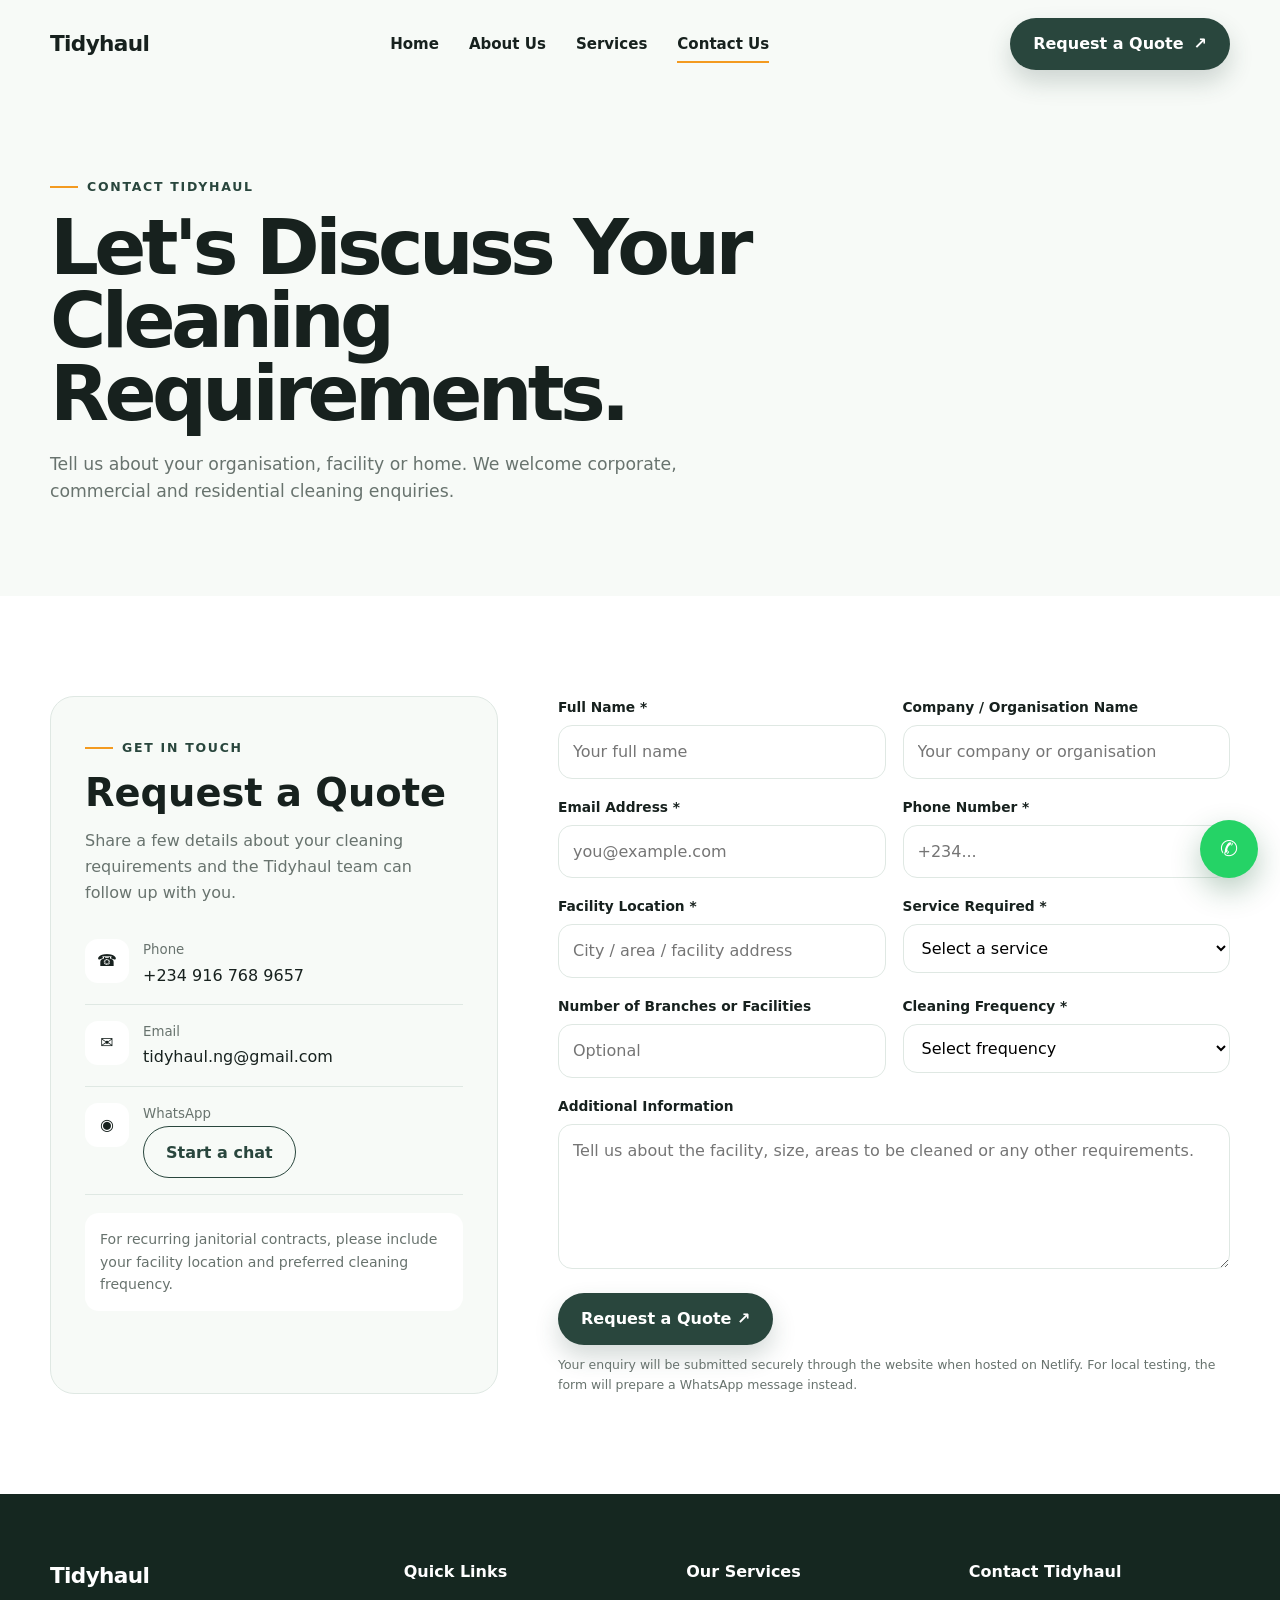
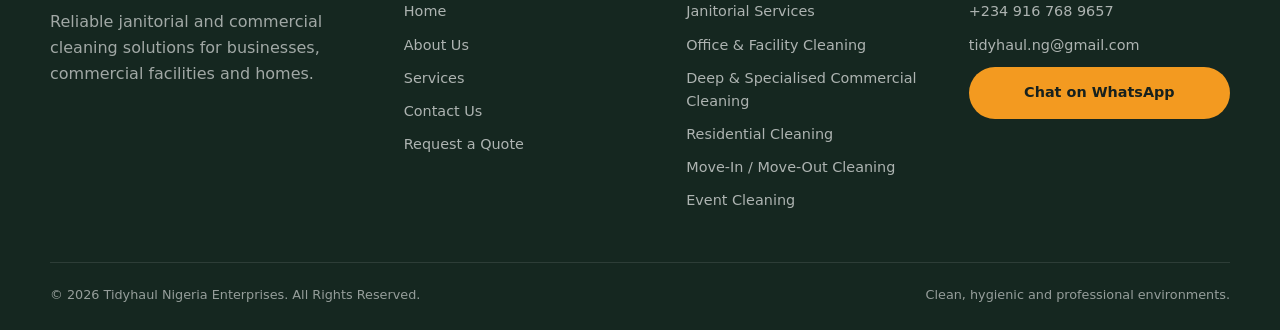
==== contact.html @ c17c8375 "Add website files" ====
<!doctype html>
<html lang="en">
<head>
<meta charset="utf-8">
<meta name="viewport" content="width=device-width,initial-scale=1">
<title>Contact Tidyhaul | Request a Quote</title>
<meta name="description" content="Request a quote from Tidyhaul for janitorial services, commercial facility cleaning or residential cleaning. Share your facility details and preferred cleaning frequency.">
<meta property="og:type" content="website">
<meta property="og:title" content="Contact Tidyhaul | Request a Quote">
<meta property="og:description" content="Request a quote from Tidyhaul for janitorial services, commercial facility cleaning or residential cleaning. Share your facility details and preferred cleaning frequency.">
<meta name="theme-color" content="#29463d">
<link rel="stylesheet" href="css/style.css">
</head>
<body><header class="site-header">
  <div class="container nav">
    <a class="brand" href="index.html" aria-label="Tidyhaul home">Tidyhaul</a>
    <nav id="primary-navigation" class="nav-links" aria-label="Primary navigation"><a class="" href="index.html">Home</a><a class="" href="about.html">About Us</a><a class="" href="services.html">Services</a><a class="active" href="contact.html">Contact Us</a><a class="mobile-quote" href="contact.html">Request a Quote</a></nav>
    <div class="nav-cta"><a class="btn btn-primary" href="contact.html">Request a Quote <span>↗</span></a></div>
    <button class="menu-btn" aria-label="Open menu" aria-expanded="false" aria-controls="primary-navigation"><span></span><span></span><span></span></button>
  </div>
</header>
<main>
<section class="page-hero"><div class="container reveal"><span class="eyebrow">Contact Tidyhaul</span><h1>Let's Discuss Your Cleaning Requirements.</h1><p>Tell us about your organisation, facility or home. We welcome corporate, commercial and residential cleaning enquiries.</p></div></section>
<section class="section"><div class="container contact-grid">
  <div class="contact-card reveal"><span class="eyebrow">Get in touch</span><h2 class="contact-heading">Request a Quote</h2><p class="contact-intro">Share a few details about your cleaning requirements and the Tidyhaul team can follow up with you.</p>
    <div class="contact-item"><div class="contact-icon">☎</div><div><small>Phone</small><a href="tel:+2349167689657">+234 916 768 9657</a></div></div>
    <div class="contact-item"><div class="contact-icon">✉</div><div><small>Email</small><a href="mailto:tidyhaul.ng@gmail.com">tidyhaul.ng@gmail.com</a></div></div>
    <div class="contact-item"><div class="contact-icon">◉</div><div><small>WhatsApp</small><a class="btn btn-outline" href="https://wa.me/2349167689657?text=Hello%20Tidyhaul%2C%20I%20would%20like%20to%20discuss%20my%20cleaning%20requirements." target="_blank" rel="noopener">Start a chat</a></div></div>
    <p class="contact-assurance">For recurring janitorial contracts, please include your facility location and preferred cleaning frequency.</p>
  </div>
  <form class="form reveal" id="contactForm" name="tidyhaul-quote" method="POST" action="thank-you.html" data-netlify="true" netlify-honeypot="bot-field">
    <input type="hidden" name="form-name" value="tidyhaul-quote">
    <p class="hidden-field"><label>Do not fill this out: <input name="bot-field"></label></p>
    <div class="field"><label for="name">Full Name <span aria-hidden="true">*</span></label><input id="name" name="full-name" autocomplete="name" required placeholder="Your full name"></div>
    <div class="field"><label for="organisation">Company / Organisation Name</label><input id="organisation" name="organisation" autocomplete="organization" placeholder="Your company or organisation"></div>
    <div class="field"><label for="email">Email Address <span aria-hidden="true">*</span></label><input id="email" name="email" type="email" autocomplete="email" required placeholder="you@example.com"></div>
    <div class="field"><label for="phone">Phone Number <span aria-hidden="true">*</span></label><input id="phone" name="phone" type="tel" autocomplete="tel" required placeholder="+234..."></div>
    <div class="field"><label for="location">Facility Location <span aria-hidden="true">*</span></label><input id="location" name="facility-location" required placeholder="City / area / facility address"></div>
    <div class="field"><label for="service">Service Required <span aria-hidden="true">*</span></label><select id="service" name="service-required" required><option value="">Select a service</option><option>Janitorial Services</option><option>Office and Facility Cleaning</option><option>Deep and Specialised Commercial Cleaning</option><option>Residential Cleaning</option><option>Move-In / Move-Out Cleaning</option><option>Event Cleaning</option></select></div>
    <div class="field"><label for="branches">Number of Branches or Facilities</label><input id="branches" name="number-of-facilities" type="number" min="1" placeholder="Optional"></div>
    <div class="field"><label for="frequency">Cleaning Frequency <span aria-hidden="true">*</span></label><select id="frequency" name="cleaning-frequency" required><option value="">Select frequency</option><option>Daily</option><option>Multiple times per week</option><option>Weekly</option><option>Bi-weekly</option><option>Monthly</option><option>One-off / project-based</option><option>Not sure yet</option></select></div>
    <div class="field full"><label for="message">Additional Information</label><textarea id="message" name="additional-information" placeholder="Tell us about the facility, size, areas to be cleaned or any other requirements."></textarea></div>
    <div class="field full"><button class="btn btn-primary" type="submit">Request a Quote ↗</button><p class="form-note" id="formNote">Your enquiry will be submitted securely through the website when hosted on Netlify. For local testing, the form will prepare a WhatsApp message instead.</p></div>
  </form>
</div></section>
</main>
<footer class="site-footer">
  <div class="container">
    <div class="footer-grid">
      <div class="footer-brand">
        <a class="brand" href="index.html">Tidyhaul</a>
        <p>Reliable janitorial and commercial cleaning solutions for businesses, commercial facilities and homes.</p>
      </div>
      <div><div class="footer-title">Quick Links</div>
        <div class="footer-links"><a href="index.html">Home</a><a href="about.html">About Us</a><a href="services.html">Services</a><a href="contact.html">Contact Us</a><a href="contact.html">Request a Quote</a></div>
      </div>
      <div><div class="footer-title">Our Services</div>
        <div class="footer-links"><a href="services.html#janitorial">Janitorial Services</a><a href="services.html#office-facility">Office &amp; Facility Cleaning</a><a href="services.html#deep-commercial">Deep &amp; Specialised Commercial Cleaning</a><a href="services.html#residential">Residential Cleaning</a><a href="services.html#move">Move-In / Move-Out Cleaning</a><a href="services.html#event">Event Cleaning</a></div>
      </div>
      <div><div class="footer-title">Contact Tidyhaul</div>
        <div class="footer-links"><a href="tel:+2349167689657">+234 916 768 9657</a><a href="mailto:tidyhaul.ng@gmail.com">tidyhaul.ng@gmail.com</a><button class="btn btn-orange" type="button" data-whatsapp>Chat on WhatsApp</button></div>
      </div>
    </div>
    <div class="footer-bottom"><span>© <span data-year>2026</span> Tidyhaul Nigeria Enterprises. All Rights Reserved.</span><span>Clean, hygienic and professional environments.</span></div>
  </div>
</footer>
<a class="whatsapp" href="https://wa.me/2349167689657?text=Hello%20Tidyhaul%2C%20I%20would%20like%20to%20request%20a%20cleaning%20quote." target="_blank" rel="noopener" aria-label="Chat with Tidyhaul on WhatsApp">✆</a><script src="js/script.js"></script></body></html>
---- css/style.css ----
:root{
  --primary:#29463d;
  --primary-2:#355b4f;
  --primary-dark:#1d342d;
  --cream:#f7faf7;
  --white:#fff;
  --ink:#17211e;
  --muted:#68736e;
  --line:#dfe8e3;
  --blue:#22a8d8;
  --blue-soft:#eaf8fc;
  --orange:#f39a20;
  --orange-soft:#fff4e3;
  --shadow:0 18px 55px rgba(31,57,48,.12);
  --radius:24px;
  --radius-sm:16px;
  --container:1180px;
}
*{box-sizing:border-box;margin:0;padding:0}
html{scroll-behavior:smooth}
body{font-family:Inter,ui-sans-serif,system-ui,-apple-system,BlinkMacSystemFont,"Segoe UI",sans-serif;color:var(--ink);background:var(--white);line-height:1.6;overflow-x:hidden}
img{display:block;max-width:100%}
a{color:inherit;text-decoration:none}
button,input,select,textarea{font:inherit}
button{cursor:pointer}
.container{width:min(calc(100% - 40px),var(--container));margin:auto}
.eyebrow{display:inline-flex;align-items:center;gap:9px;color:var(--primary);font-size:.78rem;font-weight:800;letter-spacing:.14em;text-transform:uppercase}
.eyebrow:before{content:"";width:28px;height:2px;background:var(--orange)}
.section{padding:100px 0}
.section-head{max-width:700px;margin-bottom:48px}
.section-head.center{margin-left:auto;margin-right:auto;text-align:center}
.section-head h2{font-size:clamp(2.2rem,4vw,3.65rem);line-height:1.05;letter-spacing:-.045em;margin:14px 0 18px}
.section-head p{color:var(--muted);font-size:1.05rem}
.btn{display:inline-flex;align-items:center;justify-content:center;gap:10px;min-height:52px;padding:0 22px;border-radius:999px;border:1px solid transparent;font-weight:800;transition:.25s ease}
.btn-primary{background:var(--primary);color:#fff;box-shadow:0 12px 25px rgba(41,70,61,.2)}
.btn-primary:hover{background:var(--primary-dark);transform:translateY(-2px)}
.btn-light{background:#fff;color:var(--primary);border-color:#fff}
.btn-light:hover{transform:translateY(-2px);box-shadow:0 12px 28px rgba(0,0,0,.12)}
.btn-outline{background:transparent;border-color:var(--primary);color:var(--primary)}
.btn-outline:hover{background:var(--primary);color:#fff}
.btn-orange{background:var(--orange);color:#17211e}
.btn-orange:hover{transform:translateY(-2px);box-shadow:0 12px 25px rgba(243,154,32,.24)}
.site-header{position:fixed;z-index:1000;top:0;left:0;right:0;padding:18px 0;transition:.25s ease}
.site-header.scrolled{background:rgba(255,255,255,.94);backdrop-filter:blur(14px);box-shadow:0 8px 28px rgba(20,40,33,.08);padding:11px 0}
.nav{display:flex;align-items:center;justify-content:space-between;gap:25px}
.brand{display:inline-flex;align-items:center;gap:10px;font-weight:900;font-size:1.35rem;letter-spacing:-.03em}
.brand-mark{width:42px;height:42px;border:2px solid currentColor;border-radius:14px;display:grid;place-items:center;position:relative}
.brand-mark:before,.brand-mark:after{content:"";position:absolute;border-radius:50%}
.brand-mark:before{width:13px;height:13px;background:var(--blue);left:8px;top:8px}
.brand-mark:after{width:9px;height:9px;background:var(--orange);right:7px;bottom:7px}
.nav-links{display:flex;align-items:center;gap:30px;font-size:.94rem;font-weight:700}
.nav-links a{position:relative}
.nav-links a:after{content:"";position:absolute;left:0;right:100%;bottom:-7px;height:2px;background:var(--orange);transition:.25s}
.nav-links a:hover:after,.nav-links a.active:after{right:0}
.nav-cta{display:flex;align-items:center;gap:10px}
.menu-btn{display:none;background:transparent;border:0;width:44px;height:44px;border-radius:12px}
.menu-btn span{display:block;width:22px;height:2px;background:currentColor;margin:5px auto}
.hero{min-height:760px;padding:150px 0 90px;background:linear-gradient(135deg,#f8fbf8 0%,#eef6f1 100%);position:relative;overflow:hidden}
.hero:before{content:"";position:absolute;width:560px;height:560px;border-radius:50%;background:rgba(34,168,216,.08);right:-180px;top:70px}
.hero:after{content:"";position:absolute;width:300px;height:300px;border-radius:50%;background:rgba(243,154,32,.08);left:-130px;bottom:-100px}
.hero-grid{display:grid;grid-template-columns:1fr 1.03fr;align-items:center;gap:70px;position:relative;z-index:1}
.hero-copy h1{font-size:clamp(2.6rem,4.6vw,4.35rem);line-height:1.04;letter-spacing:-.055em;max-width:650px;margin:17px 0 22px}
.hero-copy h1 span{color:var(--primary)}
.hero-copy p{font-size:1.15rem;color:var(--muted);max-width:550px}
.hero-actions{display:flex;flex-wrap:wrap;gap:12px;margin:30px 0 25px}
.trust-row{display:flex;flex-wrap:wrap;gap:18px;color:var(--primary);font-size:.87rem;font-weight:800}
.trust-row span{display:inline-flex;align-items:center;gap:7px}
.trust-row i{width:8px;height:8px;border-radius:50%;background:var(--blue)}
.hero-visual{position:relative}
.hero-photo{height:600px;border-radius:38px;overflow:hidden;box-shadow:var(--shadow);background:#dcebe5;position:relative}
.hero-photo img{width:100%;height:100%;object-fit:cover}
.hero-photo:after{content:"";position:absolute;inset:0;background:linear-gradient(180deg,transparent 55%,rgba(22,40,34,.2))}
.floating-card{position:absolute;background:#fff;border-radius:20px;box-shadow:var(--shadow);padding:17px 18px;z-index:2}
.floating-card.top{left:-25px;top:45px}
.floating-card.bottom{right:-28px;bottom:35px}
.mini-icon{width:40px;height:40px;border-radius:12px;display:grid;place-items:center;margin-bottom:10px;font-size:1.15rem}
.mini-icon.blue{background:var(--blue-soft)}
.mini-icon.orange{background:var(--orange-soft)}
.floating-card strong{display:block;font-size:.98rem}
.floating-card small{color:var(--muted)}
.service-grid{display:grid;grid-template-columns:repeat(5,1fr);gap:16px}
.service-card{padding:26px 22px;border:1px solid var(--line);border-radius:var(--radius);background:#fff;transition:.28s ease;min-height:245px;display:flex;flex-direction:column}
.service-card:hover{transform:translateY(-7px);box-shadow:var(--shadow);border-color:transparent}
.service-icon{width:52px;height:52px;border-radius:16px;display:grid;place-items:center;font-size:1.35rem;background:var(--blue-soft);margin-bottom:23px}
.service-card:nth-child(2) .service-icon,.service-card:nth-child(5) .service-icon{background:var(--orange-soft)}
.service-card h3{font-size:1.05rem;line-height:1.2;margin-bottom:11px}
.service-card p{font-size:.88rem;color:var(--muted);margin-bottom:18px}
.text-link{margin-top:auto;font-size:.85rem;font-weight:850;color:var(--primary)}
.split{display:grid;grid-template-columns:1fr 1fr;gap:80px;align-items:center}
.image-stack{position:relative;padding:0 35px 45px 0}
.image-main{height:520px;border-radius:34px;overflow:hidden;box-shadow:var(--shadow)}
.image-main img{width:100%;height:100%;object-fit:cover}
.image-small{position:absolute;width:210px;height:210px;right:0;bottom:0;border:9px solid #fff;border-radius:30px;overflow:hidden;box-shadow:var(--shadow)}
.image-small img{width:100%;height:100%;object-fit:cover}
.copy h2{font-size:clamp(2.3rem,4vw,3.8rem);line-height:1.02;letter-spacing:-.05em;margin:14px 0 20px}
.copy p{color:var(--muted);margin-bottom:22px}
.check-list{display:grid;gap:13px;margin:25px 0 30px}
.check-list li{list-style:none;display:flex;align-items:flex-start;gap:11px;font-weight:700}
.check{width:23px;height:23px;flex:0 0 23px;border-radius:50%;background:var(--primary);color:#fff;display:grid;place-items:center;font-size:.75rem;margin-top:2px}
.why{background:var(--cream)}
.benefit-grid{display:grid;grid-template-columns:repeat(3,1fr);gap:16px}
.benefit{background:#fff;border:1px solid var(--line);border-radius:var(--radius);padding:30px}
.benefit .service-icon{margin-bottom:20px}
.benefit h3{margin-bottom:9px}
.benefit p{color:var(--muted);font-size:.93rem}
.steps{display:grid;grid-template-columns:repeat(3,1fr);gap:24px}
.step{position:relative;padding:30px;border:1px solid var(--line);border-radius:var(--radius);background:#fff}
.step-number{width:54px;height:54px;border-radius:50%;background:var(--primary);color:#fff;display:grid;place-items:center;font-weight:900;font-size:1.15rem;margin-bottom:24px}
.step:nth-child(2) .step-number{background:var(--blue)}
.step:nth-child(3) .step-number{background:var(--orange);color:var(--ink)}
.step h3{margin-bottom:8px}
.step p{color:var(--muted);font-size:.93rem}
.cta{padding:90px 0}
.cta-box{border-radius:36px;background:var(--primary);color:#fff;padding:65px;display:flex;align-items:center;justify-content:space-between;gap:40px;position:relative;overflow:hidden}
.cta-box:after{content:"";position:absolute;width:310px;height:310px;border:1px solid rgba(255,255,255,.14);border-radius:50%;right:-60px;top:-120px}
.cta-box h2{font-size:clamp(2.2rem,4vw,3.8rem);line-height:1;letter-spacing:-.05em;margin:12px 0}
.cta-box p{color:rgba(255,255,255,.72);max-width:590px}
.contact-grid{display:grid;grid-template-columns:.8fr 1.2fr;gap:60px}
.contact-card{padding:34px;border-radius:var(--radius);background:var(--cream);border:1px solid var(--line)}
.contact-item{display:flex;gap:14px;padding:16px 0;border-bottom:1px solid var(--line)}
.contact-item:last-child{border:0}
.contact-icon{width:44px;height:44px;flex:0 0 44px;border-radius:13px;background:#fff;display:grid;place-items:center}
.contact-item small{display:block;color:var(--muted);margin-bottom:2px}
.form{display:grid;grid-template-columns:1fr 1fr;gap:17px}
.field.full{grid-column:1/-1}
.field label{display:block;font-weight:800;font-size:.86rem;margin-bottom:7px}
.field input,.field select,.field textarea{width:100%;border:1px solid var(--line);background:#fff;border-radius:14px;padding:13px 14px;outline:0;transition:.2s}
.field input:focus,.field select:focus,.field textarea:focus{border-color:var(--primary);box-shadow:0 0 0 4px rgba(41,70,61,.08)}
.field textarea{min-height:145px;resize:vertical}
.form-note{font-size:.78rem;color:var(--muted);margin-top:10px}
.site-footer{background:#152720;color:#fff;padding:65px 0 25px}
.footer-grid{display:grid;grid-template-columns:1.3fr 1fr 1fr 1.1fr;gap:45px;padding-bottom:50px}
.footer-brand p{color:rgba(255,255,255,.6);max-width:310px;margin-top:16px}
.footer-title{font-weight:850;margin-bottom:16px}
.footer-links{display:grid;gap:10px;color:rgba(255,255,255,.65);font-size:.9rem}
.footer-links a:hover{color:#fff}
.footer-bottom{border-top:1px solid rgba(255,255,255,.1);padding-top:22px;color:rgba(255,255,255,.55);font-size:.8rem;display:flex;justify-content:space-between;gap:15px}
.whatsapp{position:fixed;z-index:900;right:22px;bottom:22px;width:58px;height:58px;border-radius:50%;background:#25D366;color:#fff;display:grid;place-items:center;box-shadow:0 12px 30px rgba(20,90,48,.3);font-weight:900;font-size:1.35rem;transition:.25s}
.whatsapp:hover{transform:translateY(-4px) scale(1.03)}
.page-hero{padding:170px 0 90px;background:var(--cream)}
.page-hero h1{font-size:clamp(3rem,6vw,5.6rem);letter-spacing:-.06em;line-height:.95;max-width:850px;margin-top:15px}
.page-hero p{color:var(--muted);max-width:650px;font-size:1.08rem;margin-top:20px}
.service-detail{display:grid;grid-template-columns:1fr 1fr;gap:65px;align-items:center;padding:75px 0;border-bottom:1px solid var(--line)}
.service-detail:last-child{border:0}
.service-detail.reverse .detail-image{order:2}
.detail-image{height:430px;border-radius:32px;overflow:hidden;box-shadow:var(--shadow)}
.detail-image img{width:100%;height:100%;object-fit:cover}
.detail-copy h2{font-size:2.5rem;line-height:1.05;letter-spacing:-.04em;margin:12px 0 15px}
.detail-copy p{color:var(--muted)}
.not-found{min-height:70vh;display:grid;place-items:center;text-align:center;padding-top:100px}
.reveal{opacity:0;transform:translateY(22px);transition:opacity .65s ease,transform .65s ease}
.reveal.visible{opacity:1;transform:none}
@media(max-width:1050px){
  .nav-links{gap:18px}
  .service-grid{grid-template-columns:repeat(3,1fr)}
  .hero-grid{gap:40px}
  .footer-grid{grid-template-columns:repeat(2,1fr)}
}
@media(max-width:800px){
  .container{width:min(calc(100% - 30px),var(--container))}
  .section{padding:75px 0}
  .site-header{padding:12px 0}
  .nav-cta{display:none}
  .menu-btn{display:block}
  .nav-links{position:absolute;top:70px;left:15px;right:15px;background:#fff;border-radius:20px;padding:15px;box-shadow:var(--shadow);display:grid;gap:4px;opacity:0;pointer-events:none;transform:translateY(-8px);transition:.2s}
  .nav-links.open{opacity:1;pointer-events:auto;transform:none}
  .nav-links a{padding:12px 13px}
  .hero{padding:125px 0 65px;min-height:auto}
  .hero-grid,.split,.contact-grid,.service-detail{grid-template-columns:1fr;gap:42px}
  .hero-copy h1{font-size:clamp(2.35rem,8.5vw,3.5rem);line-height:1.06;max-width:100%}
  .hero-photo{height:470px}
  .floating-card.top{left:10px;top:20px}
  .floating-card.bottom{right:10px;bottom:20px}
  .service-grid{grid-template-columns:1fr 1fr}
  .benefit-grid,.steps{grid-template-columns:1fr}
  .cta-box{padding:45px 28px;display:block}
  .cta-box .btn{margin-top:25px}
  .image-stack{padding-right:15px}
  .image-small{width:165px;height:165px}
  .service-detail.reverse .detail-image{order:0}
}
@media(max-width:520px){
  .service-grid{grid-template-columns:1fr}
  .hero-photo{height:390px;border-radius:27px}
  .floating-card{padding:13px 14px}
  .floating-card.bottom{right:0}
  .floating-card.top{left:0}
  .image-main{height:390px}
  .form{grid-template-columns:1fr}
  .field.full{grid-column:auto}
  .footer-grid{grid-template-columns:1fr}
  .footer-bottom{display:block}
  .footer-bottom span{display:block;margin-top:6px}
}
@media(prefers-reduced-motion:reduce){
  html{scroll-behavior:auto}
  *,*:before,*:after{animation-duration:.01ms!important;animation-iteration-count:1!important;transition-duration:.01ms!important}
}


/* Tidyhaul repositioning additions */
.mobile-quote{display:none}
.featured-service{display:grid;grid-template-columns:1.15fr .85fr;gap:45px;align-items:center;padding:42px;border-radius:30px;background:var(--primary);color:#fff;box-shadow:var(--shadow)}
.featured-service .eyebrow{color:#d8eee4}
.featured-service h3{font-size:clamp(1.8rem,3vw,2.8rem);line-height:1.08;letter-spacing:-.04em;margin:14px 0}
.featured-service p{color:rgba(255,255,255,.75);max-width:620px;margin-bottom:25px}
.featured-points{display:grid;gap:0;border-top:1px solid rgba(255,255,255,.18)}
.featured-points div{display:flex;align-items:center;gap:18px;padding:17px 0;border-bottom:1px solid rgba(255,255,255,.18);font-weight:750}
.featured-points strong{color:#f7b24c;font-size:.9rem}
.featured-service .btn-primary{background:#fff;color:var(--primary)}
.home-service-grid{grid-template-columns:repeat(5,1fr)}
.featured-detail{padding-top:25px}
.featured-detail .detail-image{height:480px}
.detail-copy .btn{margin-top:22px}
.contact-heading{font-size:2.4rem;line-height:1.05;margin:15px 0}
.contact-intro{color:var(--muted);margin-bottom:18px}
.contact-assurance{margin-top:18px;padding:15px;border-radius:14px;background:#fff;color:var(--muted);font-size:.88rem}
.hidden-field{position:absolute!important;width:1px;height:1px;padding:0;margin:-1px;overflow:hidden;clip:rect(0,0,0,0);white-space:nowrap;border:0}
.form-note{line-height:1.55}
.team-image{padding:0;min-height:430px}
.team-image img{width:100%;height:100%;min-height:430px;object-fit:cover;border-radius:34px}
.thank-you{min-height:65vh;padding:190px 0 100px;background:var(--cream)}
.thank-you h1{font-size:clamp(2.6rem,6vw,5rem);line-height:1;letter-spacing:-.06em;max-width:800px;margin:18px 0}
.thank-you p{max-width:650px;color:var(--muted);font-size:1.08rem;margin-bottom:28px}
@media(max-width:1050px){
  .home-service-grid{grid-template-columns:repeat(3,1fr)}
}
@media(max-width:800px){
  .mobile-quote{display:block;margin-top:6px;padding:13px;border-radius:12px;background:var(--primary);color:#fff!important}
  .mobile-quote:after{display:none}
  .featured-service{grid-template-columns:1fr;padding:30px;gap:20px}
  .home-service-grid{grid-template-columns:1fr 1fr}
}
@media(max-width:520px){
  .home-service-grid{grid-template-columns:1fr}
  .featured-service{padding:25px 20px;border-radius:22px}
  .featured-detail .detail-image{height:330px}
  .team-image,.team-image img{min-height:330px}
}
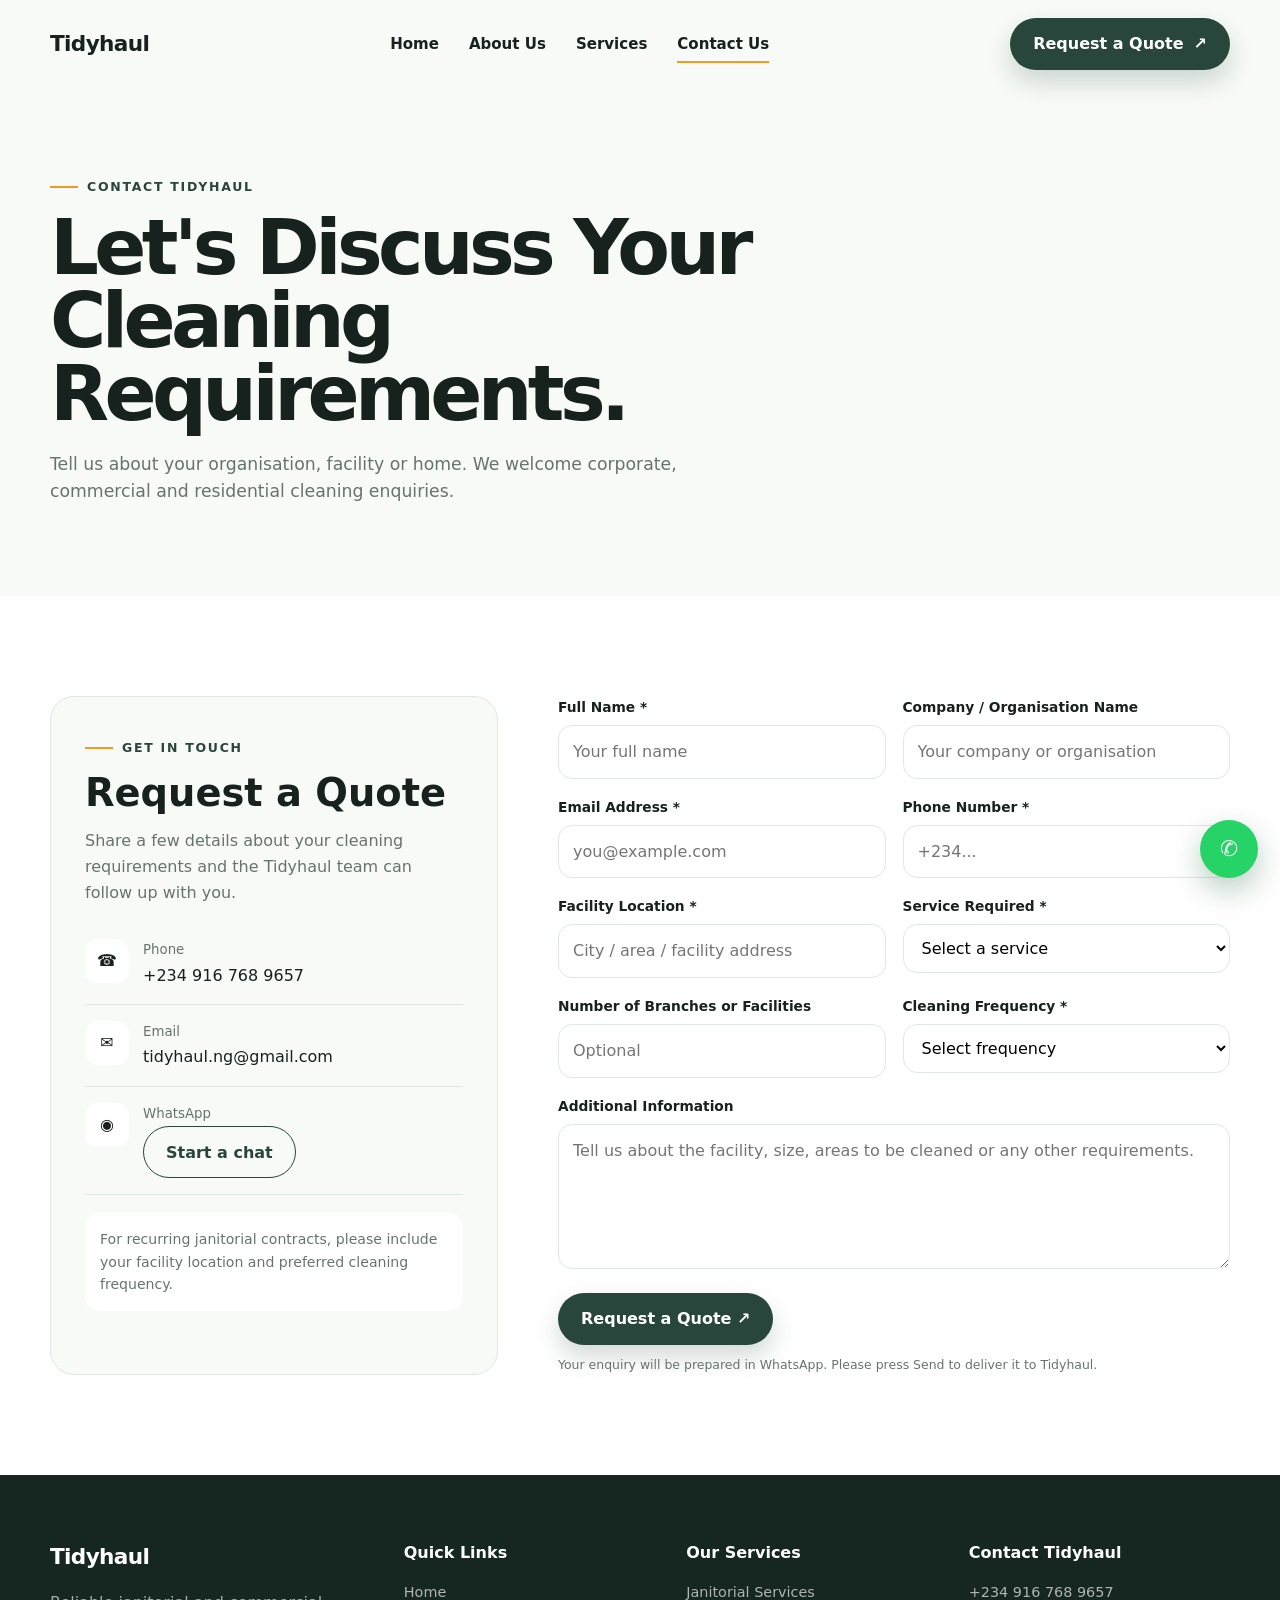
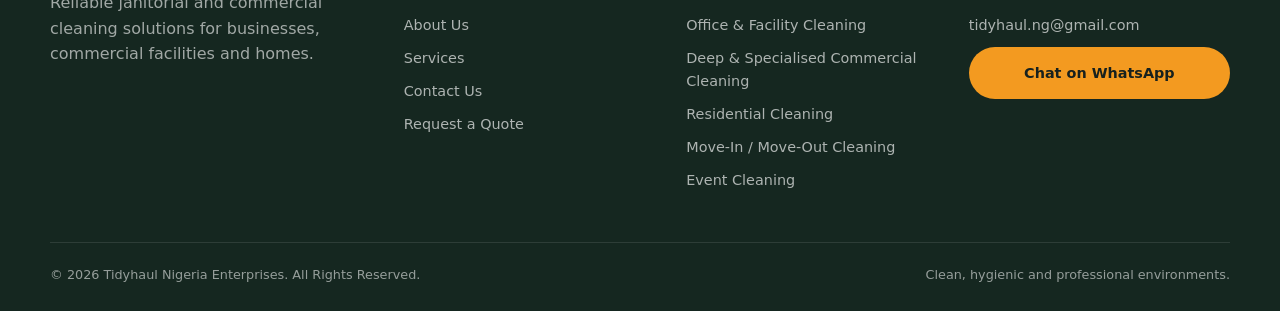
==== commit fe18d8a1: "Fix WhatsApp quote form submission" ====
--- a/contact.html
+++ b/contact.html
@@ -28,9 +28,7 @@
     <div class="contact-item"><div class="contact-icon">◉</div><div><small>WhatsApp</small><a class="btn btn-outline" href="https://wa.me/2349167689657?text=Hello%20Tidyhaul%2C%20I%20would%20like%20to%20discuss%20my%20cleaning%20requirements." target="_blank" rel="noopener">Start a chat</a></div></div>
     <p class="contact-assurance">For recurring janitorial contracts, please include your facility location and preferred cleaning frequency.</p>
   </div>
-  <form class="form reveal" id="contactForm" name="tidyhaul-quote" method="POST" action="thank-you.html" data-netlify="true" netlify-honeypot="bot-field">
-    <input type="hidden" name="form-name" value="tidyhaul-quote">
-    <p class="hidden-field"><label>Do not fill this out: <input name="bot-field"></label></p>
+  <form class="form reveal" id="contactForm" name="tidyhaul-quote">
     <div class="field"><label for="name">Full Name <span aria-hidden="true">*</span></label><input id="name" name="full-name" autocomplete="name" required placeholder="Your full name"></div>
     <div class="field"><label for="organisation">Company / Organisation Name</label><input id="organisation" name="organisation" autocomplete="organization" placeholder="Your company or organisation"></div>
     <div class="field"><label for="email">Email Address <span aria-hidden="true">*</span></label><input id="email" name="email" type="email" autocomplete="email" required placeholder="you@example.com"></div>
@@ -40,7 +38,9 @@
     <div class="field"><label for="branches">Number of Branches or Facilities</label><input id="branches" name="number-of-facilities" type="number" min="1" placeholder="Optional"></div>
     <div class="field"><label for="frequency">Cleaning Frequency <span aria-hidden="true">*</span></label><select id="frequency" name="cleaning-frequency" required><option value="">Select frequency</option><option>Daily</option><option>Multiple times per week</option><option>Weekly</option><option>Bi-weekly</option><option>Monthly</option><option>One-off / project-based</option><option>Not sure yet</option></select></div>
     <div class="field full"><label for="message">Additional Information</label><textarea id="message" name="additional-information" placeholder="Tell us about the facility, size, areas to be cleaned or any other requirements."></textarea></div>
-    <div class="field full"><button class="btn btn-primary" type="submit">Request a Quote ↗</button><p class="form-note" id="formNote">Your enquiry will be submitted securely through the website when hosted on Netlify. For local testing, the form will prepare a WhatsApp message instead.</p></div>
+    <div class="field full"><button class="btn btn-primary" type="submit">Request a Quote ↗</button><p class="form-note" id="formNote">
+  Your enquiry will be prepared in WhatsApp. Please press Send to deliver it to Tidyhaul.
+</p></div>
   </form>
 </div></section>
 </main>
